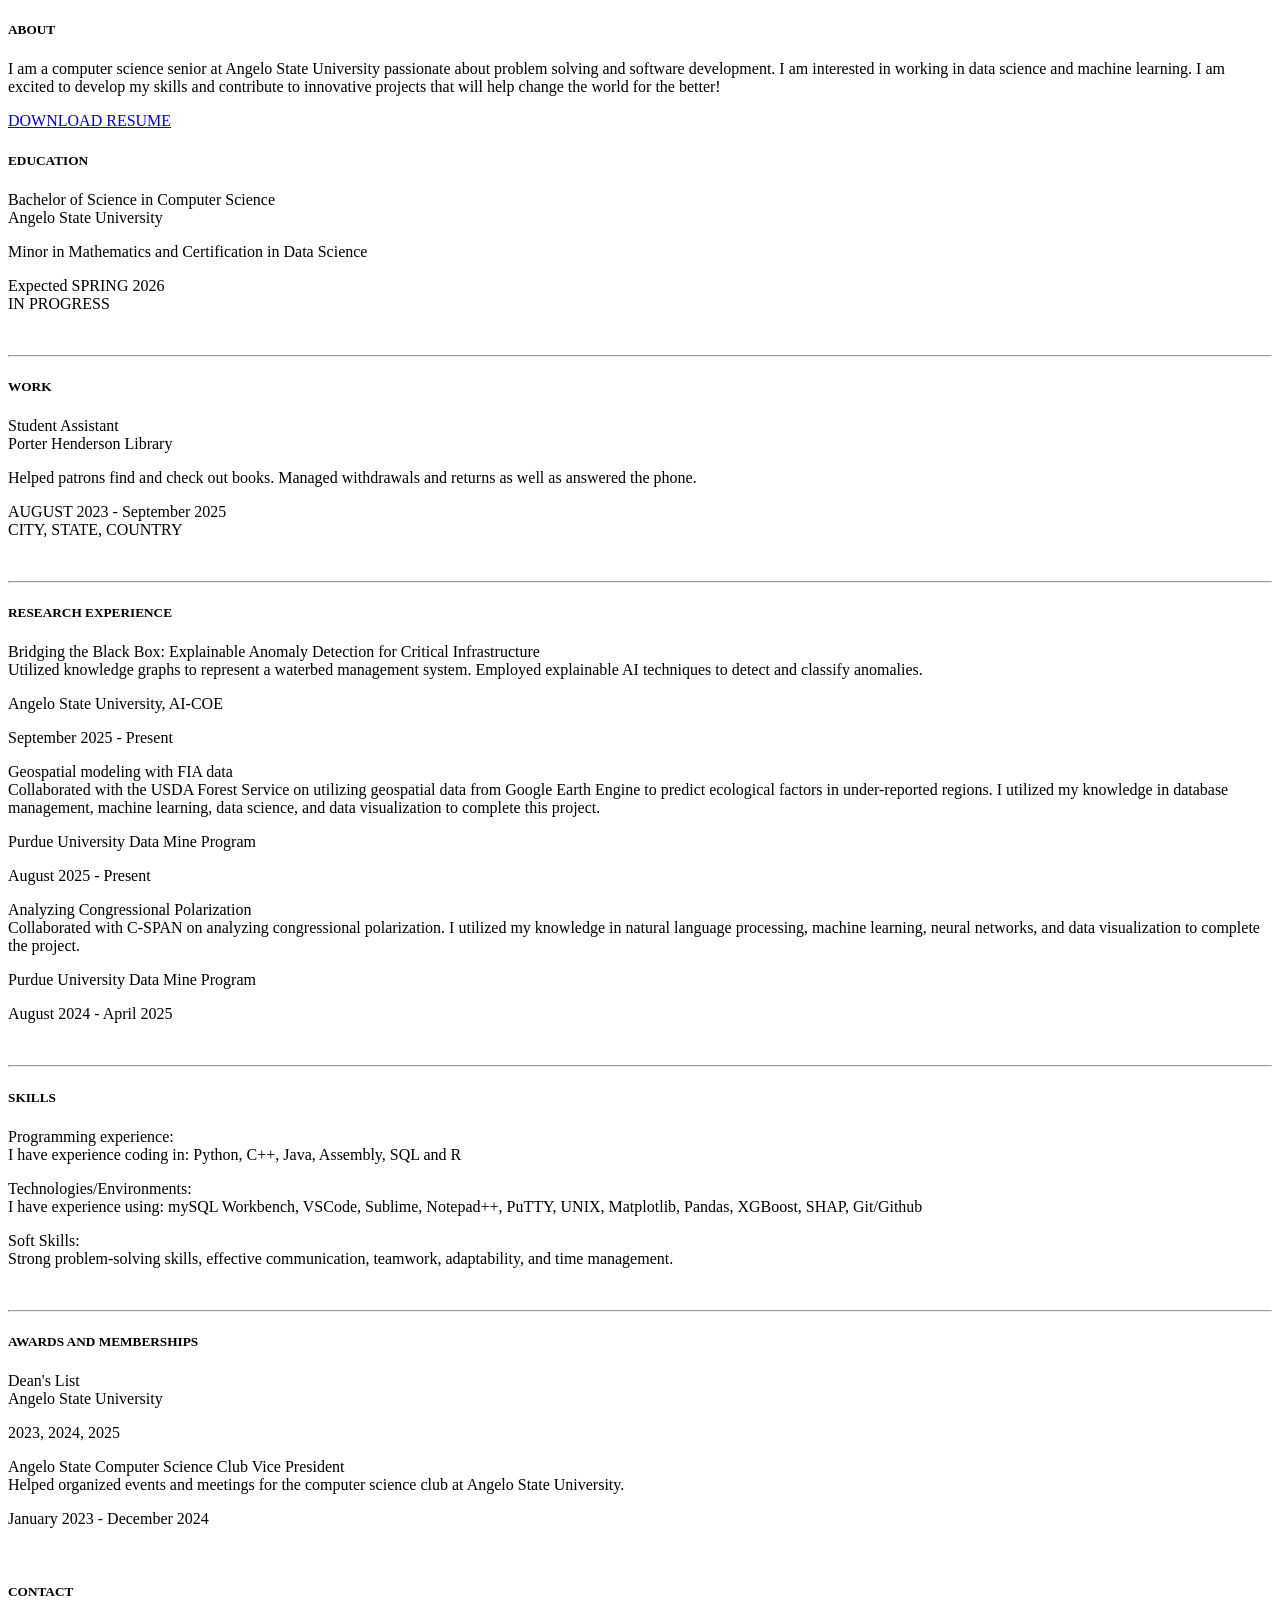
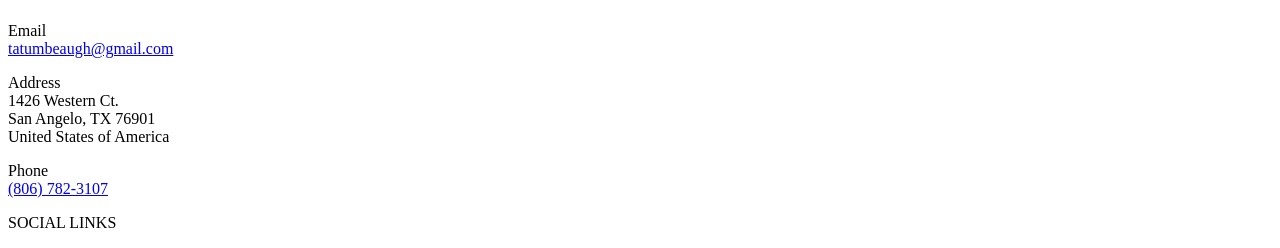
==== index.html @ 26ad36cc "Add files via upload" ====
<!DOCTYPE html>
<html lang="en">
  <head>
    <meta charset="utf-8">
    <meta name="viewport" content="width=device-width, initial-scale=1.0, maximum-scale=1.0, user-scalable=no">	

		<!-- EDIT: title -->
    <title>Tatum Beaugh's Personal Website</title>

    <!-- Bootstrap core CSS -->
    <link href="css/bootstrap.css" rel="stylesheet">
    <link rel="stylesheet" href="css/font-awesome.min.css">

    <!-- Link the main.css stylesheet -->
    <link href="css/main.css" rel="stylesheet">
    
    <!-- OPTIONAL: Google Fonts (don't forget to edit main.css also) -->

    <link href='//fonts.googleapis.com/css?family=Lato:300,400,700,300italic,400italic' rel='stylesheet' type='text/css'>
    <link href='//fonts.googleapis.com/css?family=Raleway:400,300,700' rel='stylesheet' type='text/css'>


    <!-- HTML5 shim and Respond.js IE8 support of HTML5 elements and media queries -->
    <!--[if lt IE 9]>
      <script src="js/html5shiv.js"></script>
      <script src="js/respond.min.js"></script>
    <![endif]-->
  </head>

  <body>
	
	<div id="header" class="header">
		<div class="container">
			<div class="row centered">
				<div class="col-lg-12">
					<!-- EDIT: name -->
					<h1></h1>
					<!-- EDIT: title | email -->
					<h3></a></h3>
				</div><!--/.col-lg-12 -->
			</div><!--/.row -->
		</div><!--/.container -->
	</div><!--/.header -->
	

	<section id="about" name="about"></section>
	<div class="about">
		<div class="container">
			<div class="row">
				
				<div class="col-lg-2 col-lg-offset-1">
					<h5>ABOUT</h5>
				</div>
				<div class="col-lg-6">
					<!-- EDIT: about -->
					<p>I am a computer science senior at Angelo State University passionate about problem solving and software development. I am interested in working in data science and machine learning. I am excited to develop my skills and contribute to innovative projects that will help change the world for the better!</p>
				</div>
				<div class="col-lg-3">
					<!-- EDIT: download link -->
					<p><a href="my-resume.pdf" target="_blank"><i class="icon-file"></i> <sm>DOWNLOAD RESUME</sm></a></p>
				</div>
				
			</div><!--/.row -->
		</div><!--/.container -->
	</div><!--/ #intro -->


	<section id="resume" name="resume"></section>
	<!-- EDUCATION SECTION -->
	<div class="container desc">
		<div class="row">

				<div class="col-lg-2 col-lg-offset-1">
					<h5>EDUCATION</h5>
				</div>
				<!-- EDIT: education line 1 -->
				<div class="col-lg-6">
					<p><t>Bachelor of Science in Computer Science</t><br/>
						Angelo State University
					</p>
					<p><more>Minor in Mathematics and Certification in Data Science</more></p>

				</div>
				<div class="col-lg-3">
					<p><sm>Expected SPRING 2026</sm><br/>
					<imp><sm>IN PROGRESS</sm></imp>
					</p>
				</div>
	
		</div><!--/.row -->
		<br>
		<hr>
	</div><!--/.container -->
	
	<!-- WORK SECTION -->
	<div class="container desc">
		<div class="row">

				<div class="col-lg-2 col-lg-offset-1">
					<h5>WORK</h5>
				</div>
				<!-- EDIT: work line 1 -->
				<div class="col-lg-6">
					<p class="tight"><t>Student Assistant</t><br/>
						Porter Henderson Library <br/>
					</p>
					<p><more>Helped patrons find and check out books. Managed withdrawals and returns as well as answered the phone.</more></p>
				</div>
				<div class="col-lg-3">
					<p><sm>AUGUST 2023 - September 2025 <br />
					CITY, STATE, COUNTRY</sm></p>
				</div>
				
		</div><!--/.row -->
		<br>
		<hr>
	</div><!--/.container -->

	<!-- RESEARCH SECTION -->
	<div class="container desc">
		<div class="row">
				<div class="col-lg-2 col-lg-offset-1">
					<h5>RESEARCH EXPERIENCE</h5>
				</div>

				<!-- EDIT: research line 1-->
				<div class="col-lg-6">
					<p><t>Bridging the Black Box: Explainable Anomaly Detection for Critical Infrastructure</t><br/>
						Utilized knowledge graphs to represent a waterbed management system. Employed explainable AI techniques to detect and classify anomalies.<br/>
					</p>
				</div>
				<div class="col-lg-3">
					<p><sm></sm>Angelo State University, AI-COE</p>
				</div>
				<div class="col-lg-3">
					<p><sm>September 2025 - Present</sm></p>
				</div>
	
				<!-- EDIT: research line 2-->
				<div class="col-lg-6 col-lg-offset-3">
					<p class="tight"><t>Geospatial modeling with FIA data</t><br/>
						Collaborated with the USDA Forest Service on utilizing geospatial data from Google Earth Engine to predict ecological factors in under-reported regions. I utilized my knowledge in database management, machine learning, data science, and data visualization to complete this project.<br/>
					</p>
				</div>
				<div class="col-lg-3">
					<p><sm></sm>Purdue University Data Mine Program</p>
				</div>
				<div class="col-lg-3">
					<p><sm>August 2025 - Present</sm></p>
				</div>

				<!-- EDIT: research line 3-->
				<div class="col-lg-6 col-lg-offset-3">
					<p class="tight"><t>Analyzing Congressional Polarization</t><br/>
						Collaborated with C-SPAN on analyzing congressional polarization. I utilized my knowledge in natural language processing, machine learning, neural networks, and data visualization to complete the project.<br/>
					</p>
				</div>
				<div class="col-lg-3">
					<p><sm></sm>Purdue University Data Mine Program</p>
				</div>
				<div class="col-lg-3">
					<p><sm>August 2024 - April 2025</sm></p>
				</div>
		
		</div><!--/.row -->
		<br>
		<hr>
	</div><!--/.container -->

	<!-- SKILLS -->
	<div class="container desc">
		<div class="row">
				<div class="col-lg-2 col-lg-offset-1">
					<h5>SKILLS</h5>
				</div>

				<!-- EDIT: awards line 1-->
				<div class="col-lg-6">
					<p><t>Programming experience:</t><br/>
						I have experience coding in: Python, C++, Java, Assembly, SQL and R<br/>
					</p>
				</div>
	
				<!-- EDIT: awards line 2-->
				<div class="col-lg-6 col-lg-offset-3">
					<p class="tight"><t>Technologies/Environments:</t><br/>
						I have experience using: mySQL Workbench, VSCode, Sublime, Notepad++, PuTTY, UNIX, Matplotlib, Pandas, XGBoost, SHAP, Git/Github

					</p>
				</div>

				<!-- EDIT: awards line 3-->
				<div class="col-lg-6 col-lg-offset-3">
					<p class="tight"><t>Soft Skills:</t><br/>
						Strong problem-solving skills, effective communication, teamwork, adaptability, and time management.

					</p>
				</div>
		
		</div><!--/.row -->
		<br>
		<hr>
	</div><!--/.container -->

	<!-- AWARDS AND MEMBERSHIPS SECTION -->
	<div class="container desc">
		<div class="row">
				<div class="col-lg-2 col-lg-offset-1">
					<h5>AWARDS AND MEMBERSHIPS</h5>
				</div>

				<!-- EDIT: awards line 1-->
				<div class="col-lg-6">
					<p><t>Dean's List</t><br/>
						Angelo State University<br/>
					</p>
				</div>
				<div class="col-lg-3">
					<p><sm>2023, 2024, 2025</sm></p>
				</div>
	
				<!-- EDIT: awards line 2-->
				<div class="col-lg-6 col-lg-offset-3">
					<p class="tight"><t>Angelo State Computer Science Club Vice President</t><br/>
						Helped organized events and meetings for the computer science club at Angelo State University.<br/>

					</p>
				</div>
				<div class="col-lg-3">
					<p><sm>January 2023 - December 2024</sm></p>
				</div>
		</div><!--/.row -->
		<br>
	</div><!--/.container -->
	

	<section id="contact" name="contact"></section>
	<!--FOOTER DESCRIPTION -->
	<div id="footwrap" class="footer">
		<div class="container">
			<div class="row">
			
				<div class="col-lg-2 col-lg-offset-1">
					<h5>CONTACT</h5>
				</div>
				<!-- EDIT: email -->
				<div class="col-lg-6">
					<p><t>Email</t><br/>
						<a href="mailto:tatumbeaugh@gmail.com" target="_blank" class="mail">tatumbeaugh@gmail.com</a> <br/>
					</p>
					<!-- EDIT: address -->
					<p><t>Address</t><br/>
						1426 Western Ct. <br/>
						San Angelo, TX 76901 <br/>
						United States of America<br/>
					</p>
					<!-- EDIT: phone number -->
					<p><t>Phone</t><br/>
						<a href="tel:8067823107" class="tel">(806) 782-3107</a> <br/>
					</p>
				</div>
				<div class="col-lg-3">
					<p><sm>SOCIAL LINKS</sm></p>
					<p>
						<!-- EDIT: Social Links. Replace # with your URL for each -->
						<a href="https://github.com/tatumbeaugh" target="_blank"><i class="icon-github"></i></a>
						<a href="https://www.linkedin.com/in/tatum-beaugh-a5772a279/" target="_blank"><i class="icon-linkedin"></i></a>
						<!--<a href="#" target="_blank"><i class="icon-github"></i></a>-->
					</p>
				</div>
			</div><!--/.row -->
		</div><!--/.container -->
	</div><!--/ #footer -->
  </body>
</html>
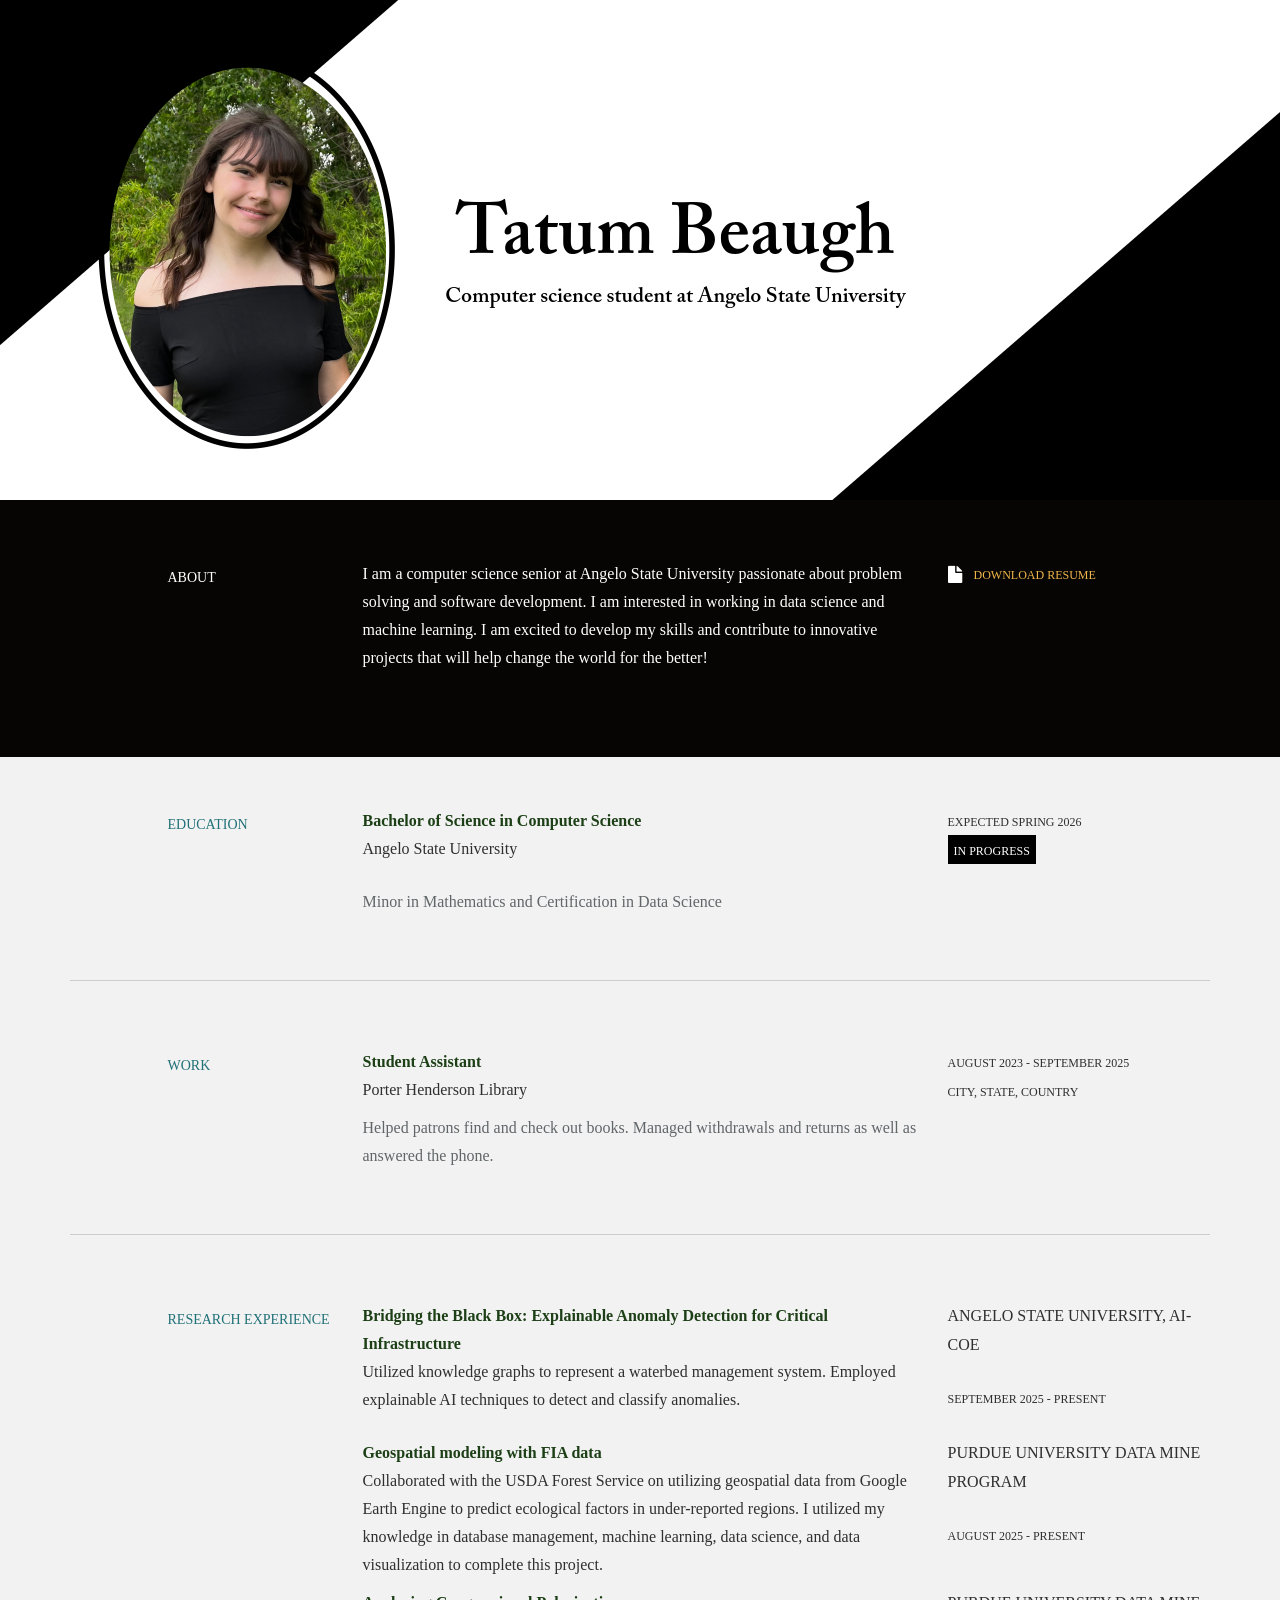
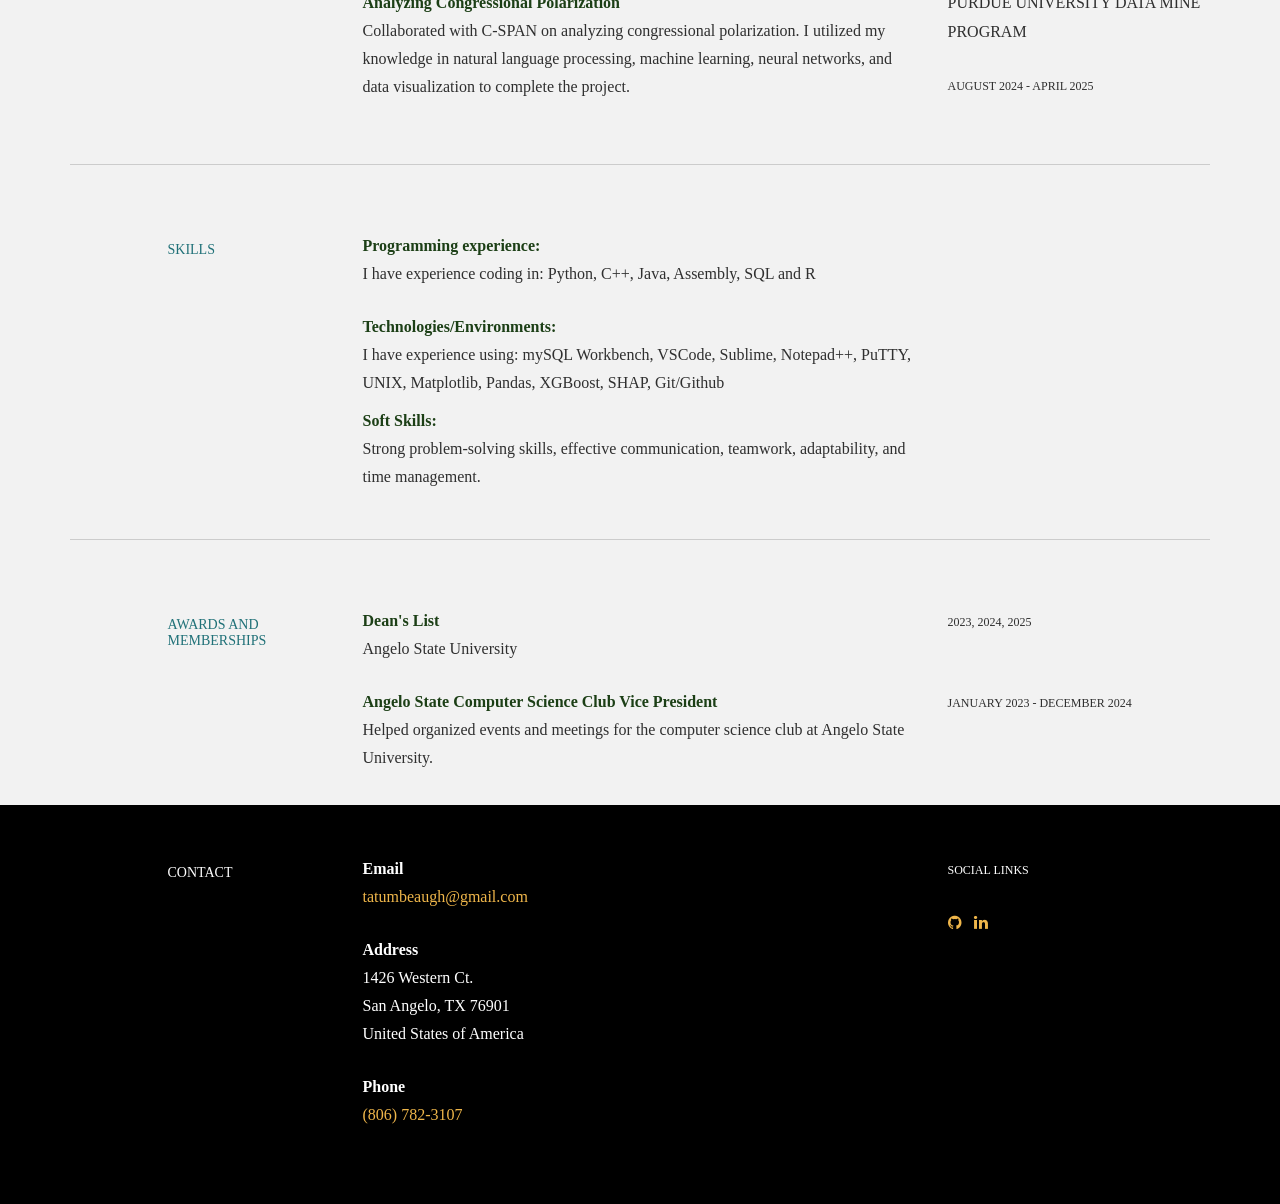
==== commit 43917793: "fixed css link in html" ====
--- a/index.html
+++ b/index.html
@@ -12,7 +12,7 @@
     <link rel="stylesheet" href="css/font-awesome.min.css">
 
     <!-- Link the main.css stylesheet -->
-    <link href="css/main.css" rel="stylesheet">
+    <link href="css/style.css" rel="stylesheet">
     
     <!-- OPTIONAL: Google Fonts (don't forget to edit main.css also) -->
 
--- a/css/style.css
+++ b/css/style.css
@@ -0,0 +1,306 @@
+body {
+  background-color: #f2f2f2;
+  font-family: "Lato"; /* OPTIONAL: Google Fonts - base font */
+  font-weight: 300;
+  font-size: 16px;
+  color: #555;
+
+  -webkit-font-smoothing: antialiased;
+  -webkit-overflow-scrolling: touch;
+}
+
+/* Titles */
+h1, h2, h3, h4, h5, h6 {
+  font-family: "Raleway"; /* OPTIONAL: Google Fonts - title font */
+  font-weight: 300;
+  color: #207178;
+}
+
+/* Paragraph & Typographic */
+p {
+  line-height: 28px;
+  margin-bottom: 25px;
+}
+
+.centered {
+    text-align: center;
+}
+
+/* Links */
+a {
+  color: #efb64a;
+  word-wrap: break-word;
+
+  -webkit-transition: color 0.1s ease-in, background 0.1s ease-in;
+  -moz-transition: color 0.1s ease-in, background 0.1s ease-in;
+  -ms-transition: color 0.1s ease-in, background 0.1s ease-in;
+  -o-transition: color 0.1s ease-in, background 0.1s ease-in;
+  transition: color 0.1s ease-in, background 0.1s ease-in;
+}
+
+a:hover,
+a:focus {
+  color: #7b7b7b;
+  text-decoration: none;
+  outline: 0;
+}
+
+a:before,
+a:after {
+  -webkit-transition: color 0.1s ease-in, background 0.1s ease-in;
+  -moz-transition: color 0.1s ease-in, background 0.1s ease-in;
+  -ms-transition: color 0.1s ease-in, background 0.1s ease-in;
+  -o-transition: color 0.1s ease-in, background 0.1s ease-in;
+  transition: color 0.1s ease-in, background 0.1s ease-in;
+}
+
+ hr {
+  display: block;
+  height: 1px;
+  border: 0;
+  border-top: 1px solid #ccc;
+  margin: 1em 0;
+  padding: 0;
+}
+
+/*---------------------------------------------------
+  SECTION WRAPS
+---------------------------------------------------*/
+
+/* Header Wrap */
+.header {
+  background: #694A38;
+  background: url(../images/header-bg-final.png) no-repeat center top;
+  padding-top:140px;
+  text-align:center;
+  background-attachment: relative;
+  background-position: center center;
+  min-height: 500px;
+  width: 100%;
+  
+  -webkit-background-size: 100%;
+  -moz-background-size: 100%;
+  -o-background-size: 100%;
+  background-size: 100%;
+
+  -webkit-background-size: cover;
+  -moz-background-size: cover;
+  -o-background-size: cover;
+  background-size: cover;
+}
+
+.header h1 {
+  font-size: 80px;
+  color: white;
+  /*background: rgba(0,0,0,0.2);*/
+}
+
+.header h3 {
+  font-size: 20px;
+  color: white;
+}
+
+.header h3 a {
+  color: #fff;
+}
+
+/* About Wrap */
+.about {
+  background: #070503;
+  padding-top: 60px;
+  padding-bottom: 60px;
+  color: white;
+} 
+
+.about h5, p {
+  color: white;
+}
+
+.about i {
+  color: white;
+  font-size: 20px;
+  padding-right: 8px;
+  vertical-align: middle;
+}
+
+.footer {
+  background: #000000;
+  padding-top: 50px;
+  padding-bottom: 50px;
+}
+
+.footer p {
+  color: white;
+}
+
+.footer h5 {
+  color: white;
+}
+
+.footer t {
+  font-weight: 700;
+}
+
+/* social icons: */
+.footer i {
+  padding-right: 8px;
+  /*color: #1abc9c;*/
+}
+
+/* Global Values */
+
+.desc {
+  padding-top: 50px;
+}
+
+.desc p {
+  color: #2f2f2f;
+}
+
+.desc t {
+  color: #1c3f16;
+  font-weight: 700;
+}
+
+.desc imp {
+  padding: 6px;
+  color: white;
+  background: #000000;
+}
+
+.desc more {
+  color: #616669;
+}
+
+
+sm {
+  font-size: 12px;
+}
+
+.desc .col-lg-3 {
+  text-transform: uppercase;
+}
+
+.container .row p.tight {
+  margin-bottom: 10px;
+}
+
+/* define some CSS3 animations: */
+body {
+  /* Addresses a small issue in webkit: http://bit.ly/NEdoDq */
+  -webkit-backface-visibility: hidden;
+}
+
+.animated {
+  -webkit-animation-duration: 1s;
+  -moz-animation-duration: 1s;
+  -o-animation-duration: 1s;
+  animation-duration: 1s;
+  -webkit-animation-fill-mode: both;
+  -moz-animation-fill-mode: both;
+  -o-animation-fill-mode: both;
+  animation-fill-mode: both;
+}
+
+@-webkit-keyframes fadeIn {
+  0% {
+    opacity: 0; 
+  }
+
+  100% {
+    opacity: 1; 
+  }
+}
+
+@-moz-keyframes fadeIn {
+  0% {
+    opacity: 0;
+  }
+
+  100% {
+    opacity: 1;
+  }
+}
+
+@-o-keyframes fadeIn {
+  0% {
+    opacity: 0;
+  }
+
+  100% {
+    opacity: 1;
+  }
+}
+
+@keyframes fadeIn {
+  0% {
+    opacity: 0;
+  }
+
+  100% {
+    opacity: 1;
+  } 
+}
+
+.fadeIn {
+  -webkit-animation-name: fadeIn;
+  -moz-animation-name: fadeIn;
+  -o-animation-name: fadeIn;
+  animation-name: fadeIn;
+}
+
+/* 1 */
+@-webkit-keyframes fadeInUp {
+  0% {
+    opacity: 0;
+    -webkit-transform: translateY(20px);
+  }
+
+  100% {
+    opacity: 1;
+    -webkit-transform: translateY(0);
+  }
+}
+
+@-moz-keyframes fadeInUp {
+  0% {
+    opacity: 0;
+    -moz-transform: translateY(20px);
+  }
+
+  100% {
+    opacity: 1;
+    -moz-transform: translateY(0);
+  }
+}
+
+@-o-keyframes fadeInUp {
+  0% {
+    opacity: 0;
+    -o-transform: translateY(20px);
+  }
+
+  100% {
+    opacity: 1;
+    -o-transform: translateY(0);
+  }
+}
+
+@keyframes fadeInUp {
+  0% {
+    opacity: 0;
+    transform: translateY(20px);
+  }
+
+  100% {
+    opacity: 1;
+    transform: translateY(0);
+  }
+}
+
+.fadeInUp {
+  -webkit-animation-name: fadeInUp;
+  -moz-animation-name: fadeInUp;
+  -o-animation-name: fadeInUp;
+  animation-name: fadeInUp;
+  }
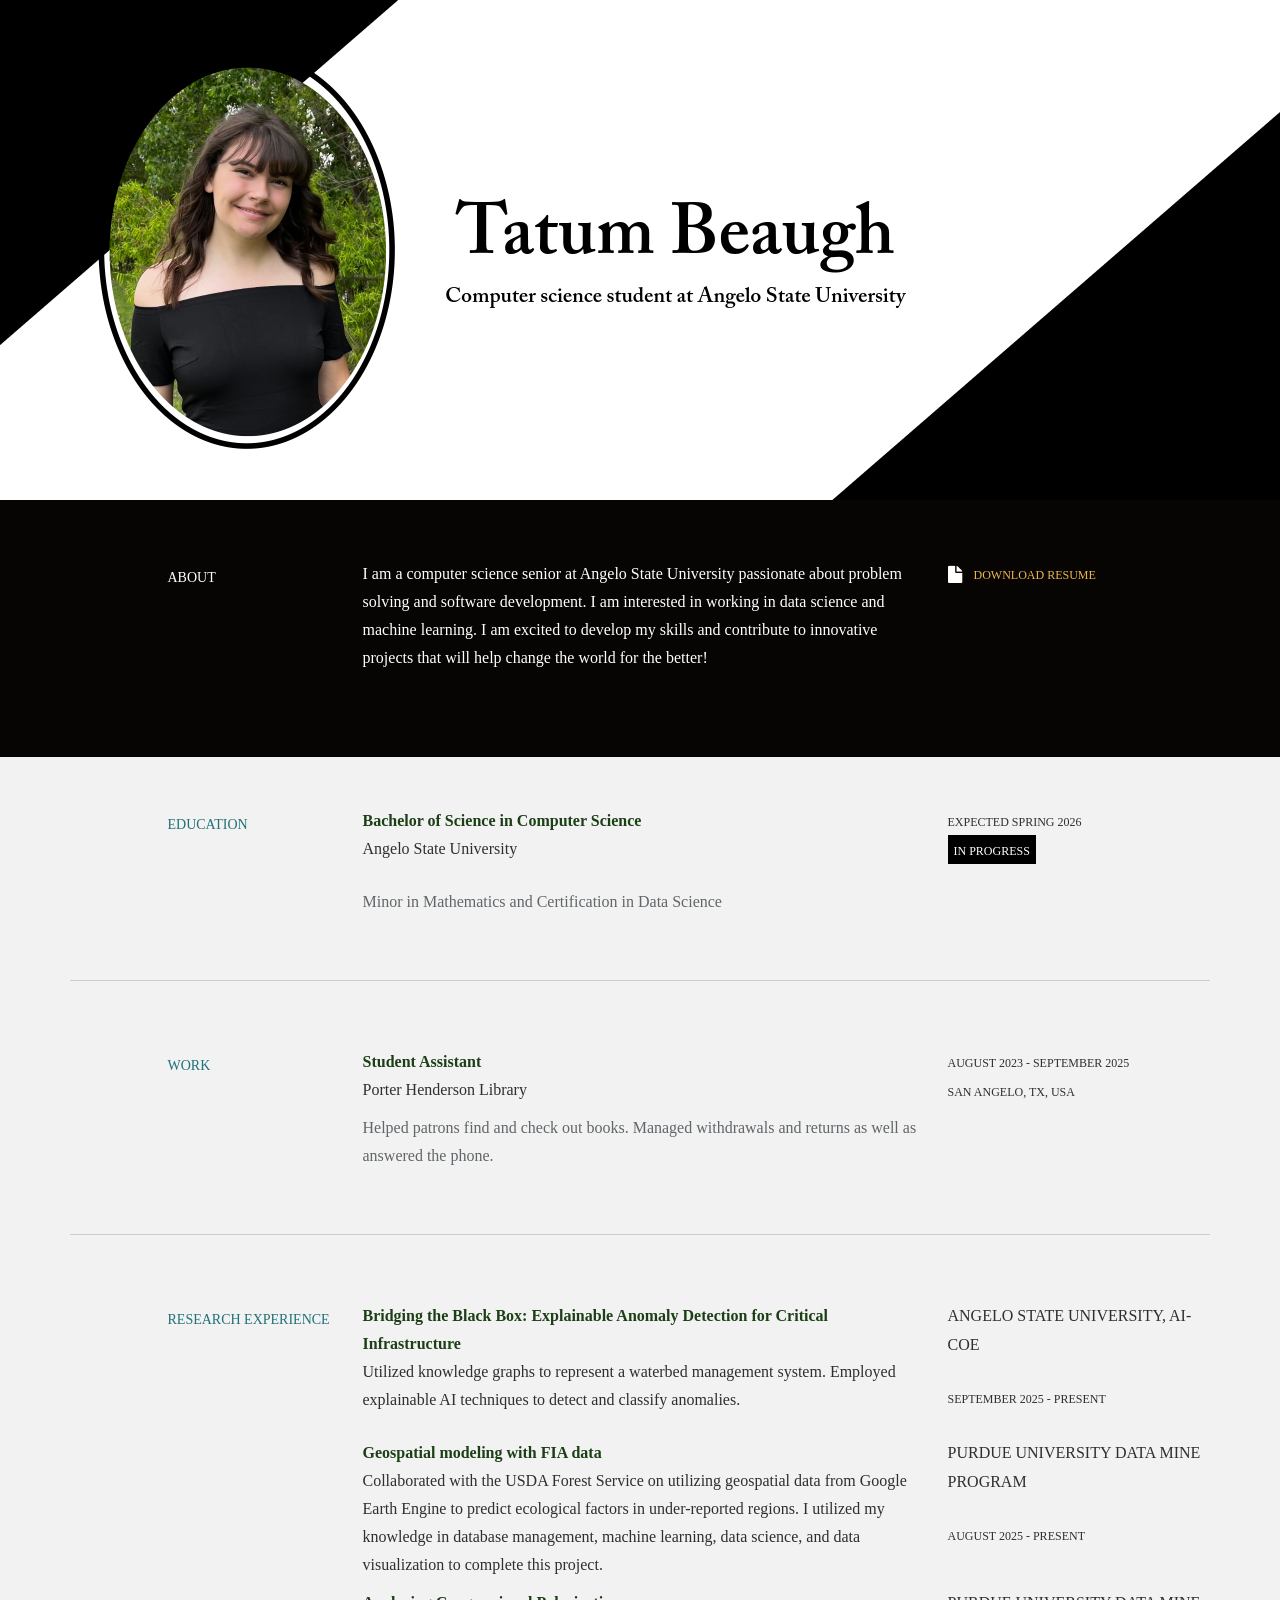
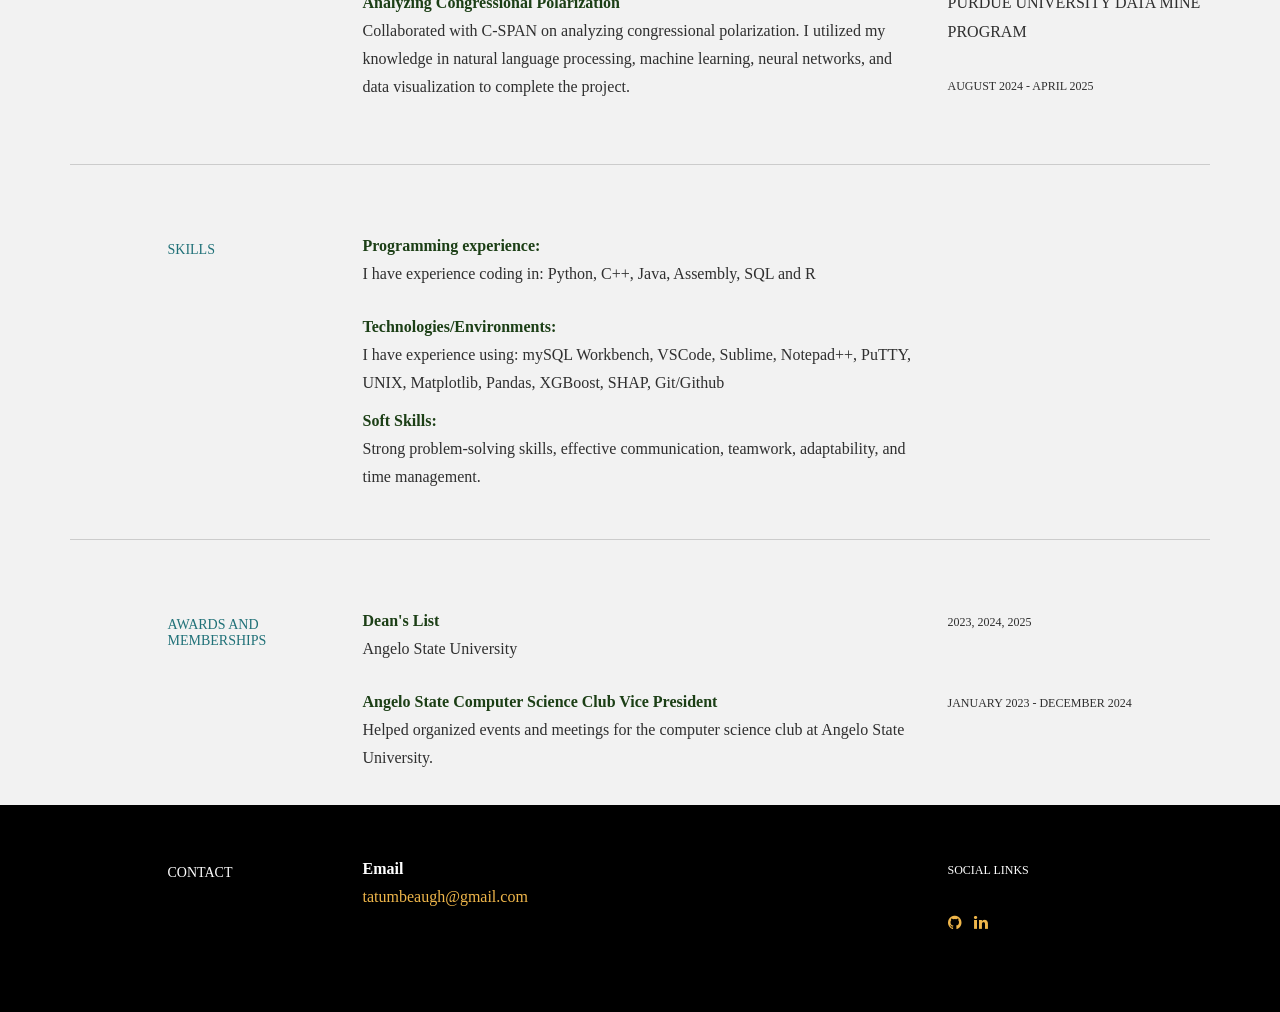
==== commit 0dec8003: "fixed work section deleted address" ====
--- a/index.html
+++ b/index.html
@@ -8,13 +8,13 @@
     <title>Tatum Beaugh's Personal Website</title>
 
     <!-- Bootstrap core CSS -->
-    <link href="css/bootstrap.css" rel="stylesheet">
-    <link rel="stylesheet" href="css/font-awesome.min.css">
-
-    <!-- Link the main.css stylesheet -->
-    <link href="css/style.css" rel="stylesheet">
+    <link href="bootstrap.css" rel="stylesheet">
+    <link rel="stylesheet" href="font-awesome.min.css">
+
+    <!-- Link the style.css stylesheet -->
+    <link href="style.css" rel="stylesheet">
     
-    <!-- OPTIONAL: Google Fonts (don't forget to edit main.css also) -->
+    <!-- OPTIONAL: Google Fonts (don't forget to edit style.css also) -->
 
     <link href='//fonts.googleapis.com/css?family=Lato:300,400,700,300italic,400italic' rel='stylesheet' type='text/css'>
     <link href='//fonts.googleapis.com/css?family=Raleway:400,300,700' rel='stylesheet' type='text/css'>
@@ -108,7 +108,7 @@
 				</div>
 				<div class="col-lg-3">
 					<p><sm>AUGUST 2023 - September 2025 <br />
-					CITY, STATE, COUNTRY</sm></p>
+					San Angelo, TX, USA</sm></p>
 				</div>
 				
 		</div><!--/.row -->
@@ -248,16 +248,6 @@
 					<p><t>Email</t><br/>
 						<a href="mailto:tatumbeaugh@gmail.com" target="_blank" class="mail">tatumbeaugh@gmail.com</a> <br/>
 					</p>
-					<!-- EDIT: address -->
-					<p><t>Address</t><br/>
-						1426 Western Ct. <br/>
-						San Angelo, TX 76901 <br/>
-						United States of America<br/>
-					</p>
-					<!-- EDIT: phone number -->
-					<p><t>Phone</t><br/>
-						<a href="tel:8067823107" class="tel">(806) 782-3107</a> <br/>
-					</p>
 				</div>
 				<div class="col-lg-3">
 					<p><sm>SOCIAL LINKS</sm></p>
--- a/style.css
+++ b/style.css
@@ -0,0 +1,306 @@
+body {
+  background-color: #f2f2f2;
+  font-family: "Lato"; /* OPTIONAL: Google Fonts - base font */
+  font-weight: 300;
+  font-size: 16px;
+  color: #555;
+
+  -webkit-font-smoothing: antialiased;
+  -webkit-overflow-scrolling: touch;
+}
+
+/* Titles */
+h1, h2, h3, h4, h5, h6 {
+  font-family: "Raleway"; /* OPTIONAL: Google Fonts - title font */
+  font-weight: 300;
+  color: #207178;
+}
+
+/* Paragraph & Typographic */
+p {
+  line-height: 28px;
+  margin-bottom: 25px;
+}
+
+.centered {
+    text-align: center;
+}
+
+/* Links */
+a {
+  color: #efb64a;
+  word-wrap: break-word;
+
+  -webkit-transition: color 0.1s ease-in, background 0.1s ease-in;
+  -moz-transition: color 0.1s ease-in, background 0.1s ease-in;
+  -ms-transition: color 0.1s ease-in, background 0.1s ease-in;
+  -o-transition: color 0.1s ease-in, background 0.1s ease-in;
+  transition: color 0.1s ease-in, background 0.1s ease-in;
+}
+
+a:hover,
+a:focus {
+  color: #7b7b7b;
+  text-decoration: none;
+  outline: 0;
+}
+
+a:before,
+a:after {
+  -webkit-transition: color 0.1s ease-in, background 0.1s ease-in;
+  -moz-transition: color 0.1s ease-in, background 0.1s ease-in;
+  -ms-transition: color 0.1s ease-in, background 0.1s ease-in;
+  -o-transition: color 0.1s ease-in, background 0.1s ease-in;
+  transition: color 0.1s ease-in, background 0.1s ease-in;
+}
+
+ hr {
+  display: block;
+  height: 1px;
+  border: 0;
+  border-top: 1px solid #ccc;
+  margin: 1em 0;
+  padding: 0;
+}
+
+/*---------------------------------------------------
+  SECTION WRAPS
+---------------------------------------------------*/
+
+/* Header Wrap */
+.header {
+  background: #694A38;
+  background: url(images/header-bg-final.png) no-repeat center top;
+  padding-top:140px;
+  text-align:center;
+  background-attachment: relative;
+  background-position: center center;
+  min-height: 500px;
+  width: 100%;
+  
+  -webkit-background-size: 100%;
+  -moz-background-size: 100%;
+  -o-background-size: 100%;
+  background-size: 100%;
+
+  -webkit-background-size: cover;
+  -moz-background-size: cover;
+  -o-background-size: cover;
+  background-size: cover;
+}
+
+.header h1 {
+  font-size: 80px;
+  color: white;
+  /*background: rgba(0,0,0,0.2);*/
+}
+
+.header h3 {
+  font-size: 20px;
+  color: white;
+}
+
+.header h3 a {
+  color: #fff;
+}
+
+/* About Wrap */
+.about {
+  background: #070503;
+  padding-top: 60px;
+  padding-bottom: 60px;
+  color: white;
+} 
+
+.about h5, p {
+  color: white;
+}
+
+.about i {
+  color: white;
+  font-size: 20px;
+  padding-right: 8px;
+  vertical-align: middle;
+}
+
+.footer {
+  background: #000000;
+  padding-top: 50px;
+  padding-bottom: 50px;
+}
+
+.footer p {
+  color: white;
+}
+
+.footer h5 {
+  color: white;
+}
+
+.footer t {
+  font-weight: 700;
+}
+
+/* social icons: */
+.footer i {
+  padding-right: 8px;
+  /*color: #1abc9c;*/
+}
+
+/* Global Values */
+
+.desc {
+  padding-top: 50px;
+}
+
+.desc p {
+  color: #2f2f2f;
+}
+
+.desc t {
+  color: #1c3f16;
+  font-weight: 700;
+}
+
+.desc imp {
+  padding: 6px;
+  color: white;
+  background: #000000;
+}
+
+.desc more {
+  color: #616669;
+}
+
+
+sm {
+  font-size: 12px;
+}
+
+.desc .col-lg-3 {
+  text-transform: uppercase;
+}
+
+.container .row p.tight {
+  margin-bottom: 10px;
+}
+
+/* define some CSS3 animations: */
+body {
+  /* Addresses a small issue in webkit: http://bit.ly/NEdoDq */
+  -webkit-backface-visibility: hidden;
+}
+
+.animated {
+  -webkit-animation-duration: 1s;
+  -moz-animation-duration: 1s;
+  -o-animation-duration: 1s;
+  animation-duration: 1s;
+  -webkit-animation-fill-mode: both;
+  -moz-animation-fill-mode: both;
+  -o-animation-fill-mode: both;
+  animation-fill-mode: both;
+}
+
+@-webkit-keyframes fadeIn {
+  0% {
+    opacity: 0; 
+  }
+
+  100% {
+    opacity: 1; 
+  }
+}
+
+@-moz-keyframes fadeIn {
+  0% {
+    opacity: 0;
+  }
+
+  100% {
+    opacity: 1;
+  }
+}
+
+@-o-keyframes fadeIn {
+  0% {
+    opacity: 0;
+  }
+
+  100% {
+    opacity: 1;
+  }
+}
+
+@keyframes fadeIn {
+  0% {
+    opacity: 0;
+  }
+
+  100% {
+    opacity: 1;
+  } 
+}
+
+.fadeIn {
+  -webkit-animation-name: fadeIn;
+  -moz-animation-name: fadeIn;
+  -o-animation-name: fadeIn;
+  animation-name: fadeIn;
+}
+
+/* 1 */
+@-webkit-keyframes fadeInUp {
+  0% {
+    opacity: 0;
+    -webkit-transform: translateY(20px);
+  }
+
+  100% {
+    opacity: 1;
+    -webkit-transform: translateY(0);
+  }
+}
+
+@-moz-keyframes fadeInUp {
+  0% {
+    opacity: 0;
+    -moz-transform: translateY(20px);
+  }
+
+  100% {
+    opacity: 1;
+    -moz-transform: translateY(0);
+  }
+}
+
+@-o-keyframes fadeInUp {
+  0% {
+    opacity: 0;
+    -o-transform: translateY(20px);
+  }
+
+  100% {
+    opacity: 1;
+    -o-transform: translateY(0);
+  }
+}
+
+@keyframes fadeInUp {
+  0% {
+    opacity: 0;
+    transform: translateY(20px);
+  }
+
+  100% {
+    opacity: 1;
+    transform: translateY(0);
+  }
+}
+
+.fadeInUp {
+  -webkit-animation-name: fadeInUp;
+  -moz-animation-name: fadeInUp;
+  -o-animation-name: fadeInUp;
+  animation-name: fadeInUp;
+  }
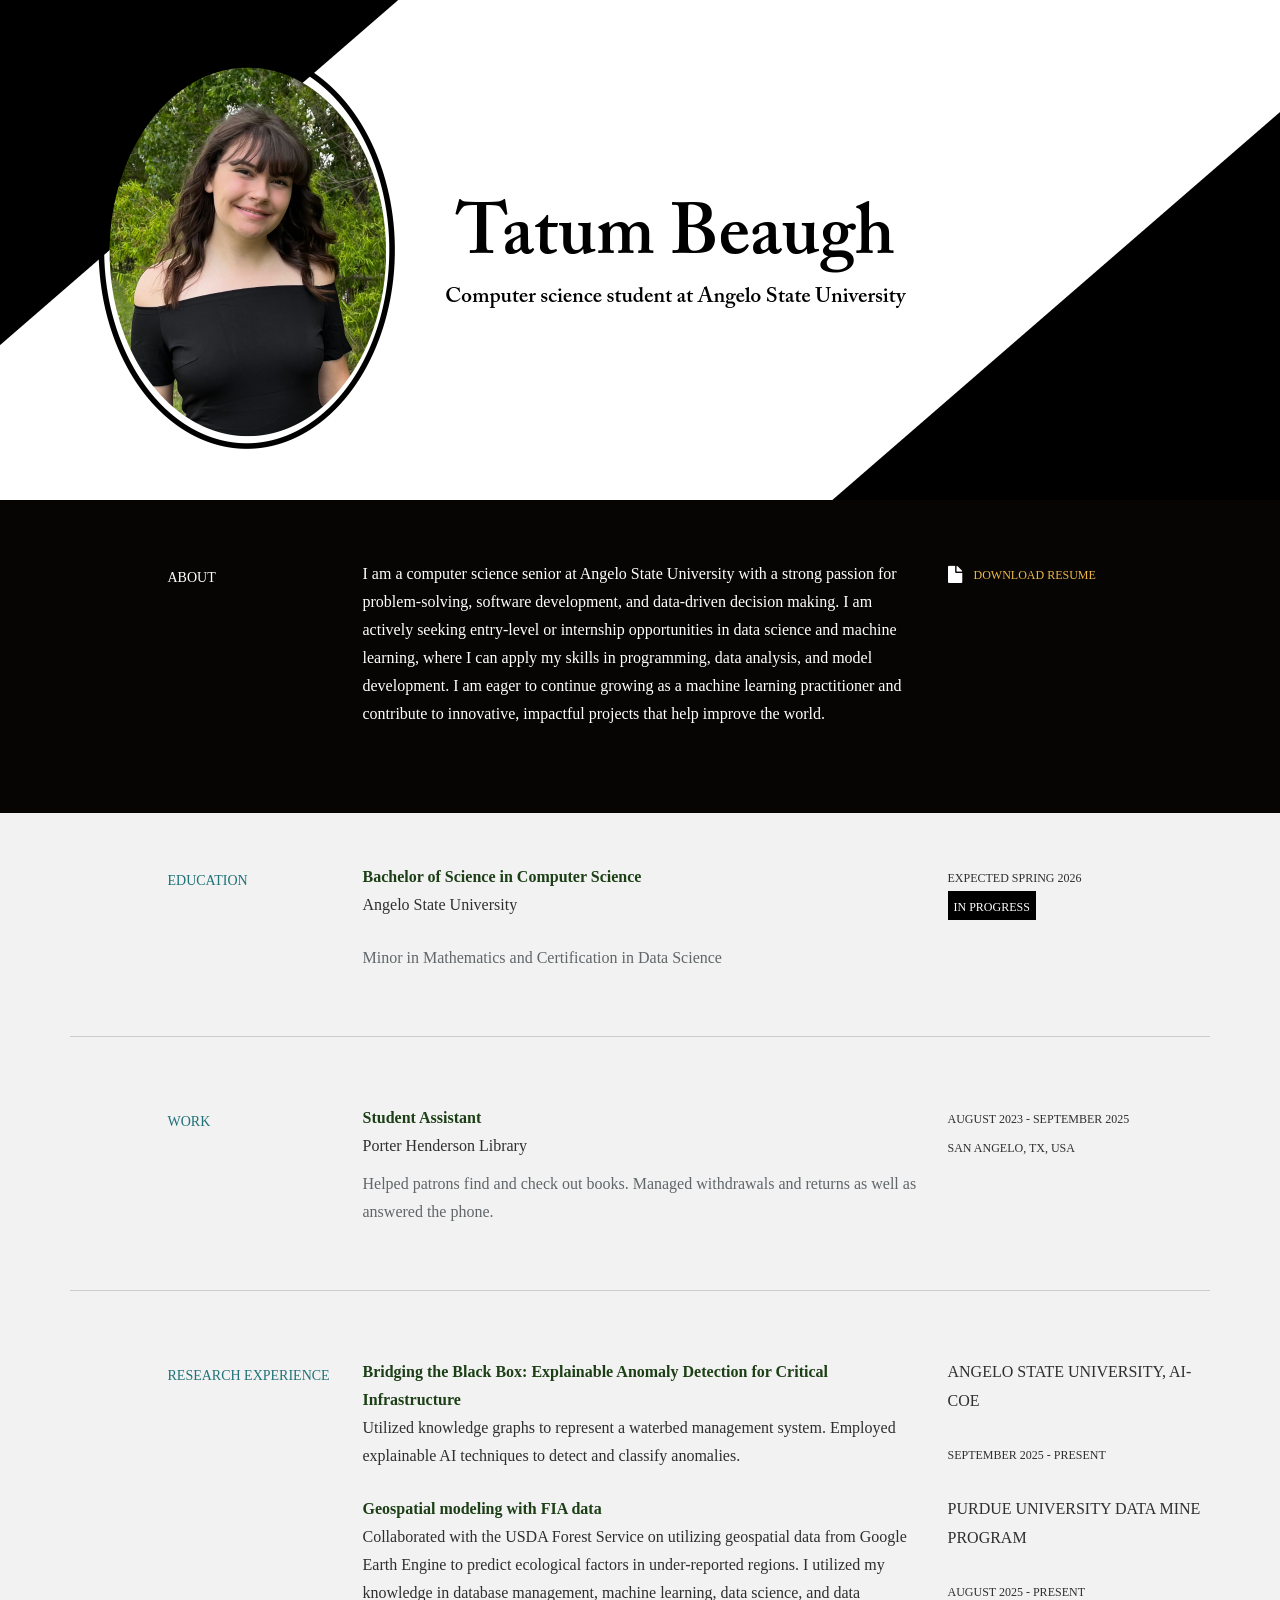
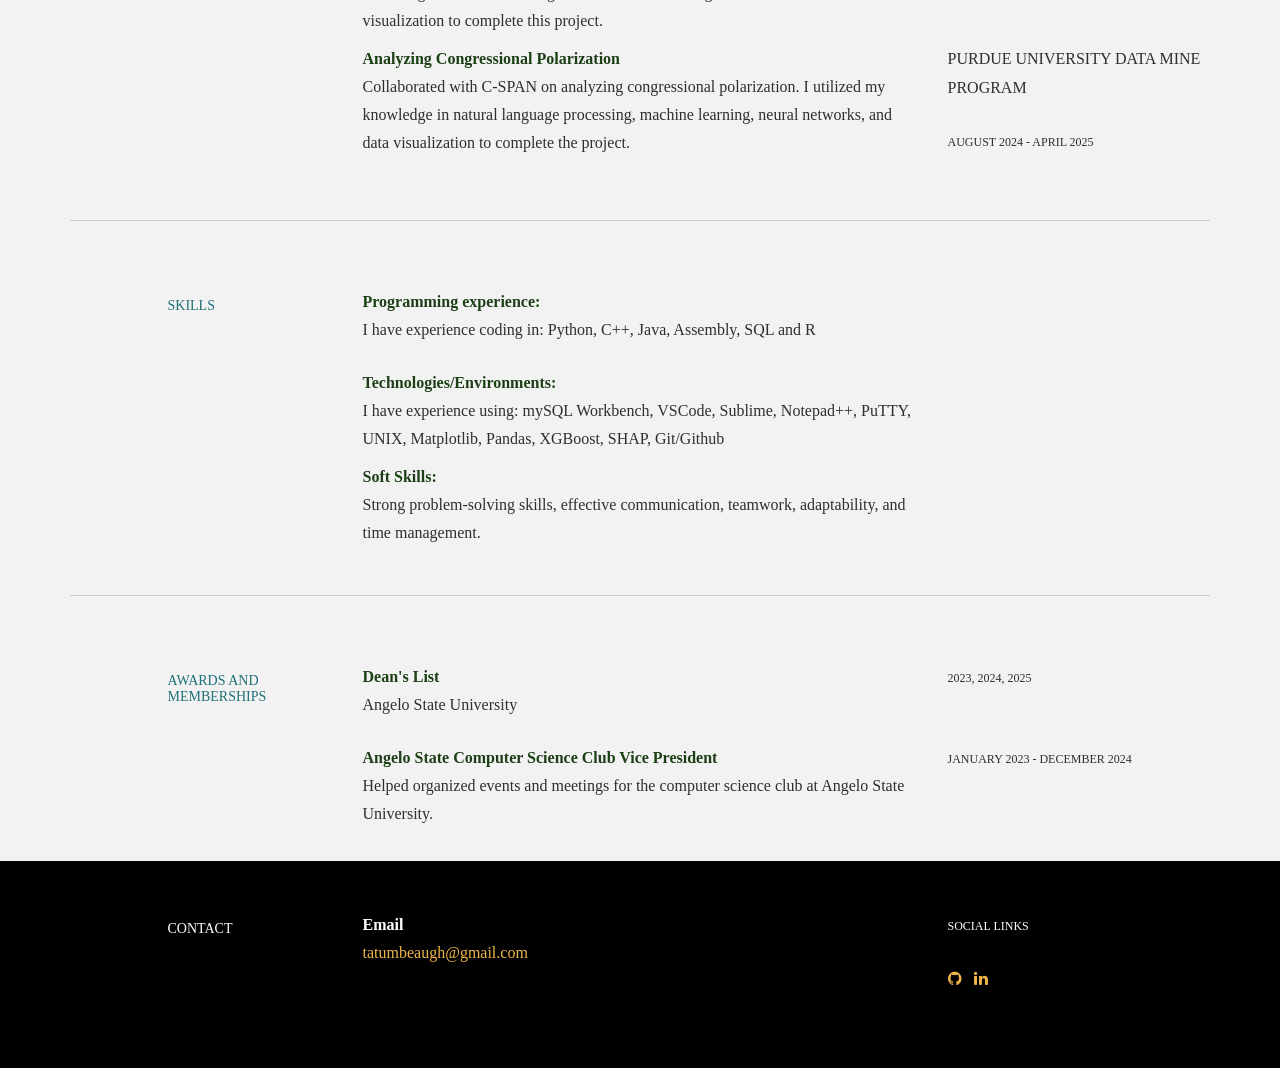
==== commit d200ca9e: "polished and added career objectives" ====
--- a/index.html
+++ b/index.html
@@ -53,7 +53,7 @@
 				</div>
 				<div class="col-lg-6">
 					<!-- EDIT: about -->
-					<p>I am a computer science senior at Angelo State University passionate about problem solving and software development. I am interested in working in data science and machine learning. I am excited to develop my skills and contribute to innovative projects that will help change the world for the better!</p>
+					<p>I am a computer science senior at Angelo State University with a strong passion for problem-solving, software development, and data-driven decision making. I am actively seeking entry-level or internship opportunities in data science and machine learning, where I can apply my skills in programming, data analysis, and model development. I am eager to continue growing as a machine learning practitioner and contribute to innovative, impactful projects that help improve the world.</p>
 				</div>
 				<div class="col-lg-3">
 					<!-- EDIT: download link -->
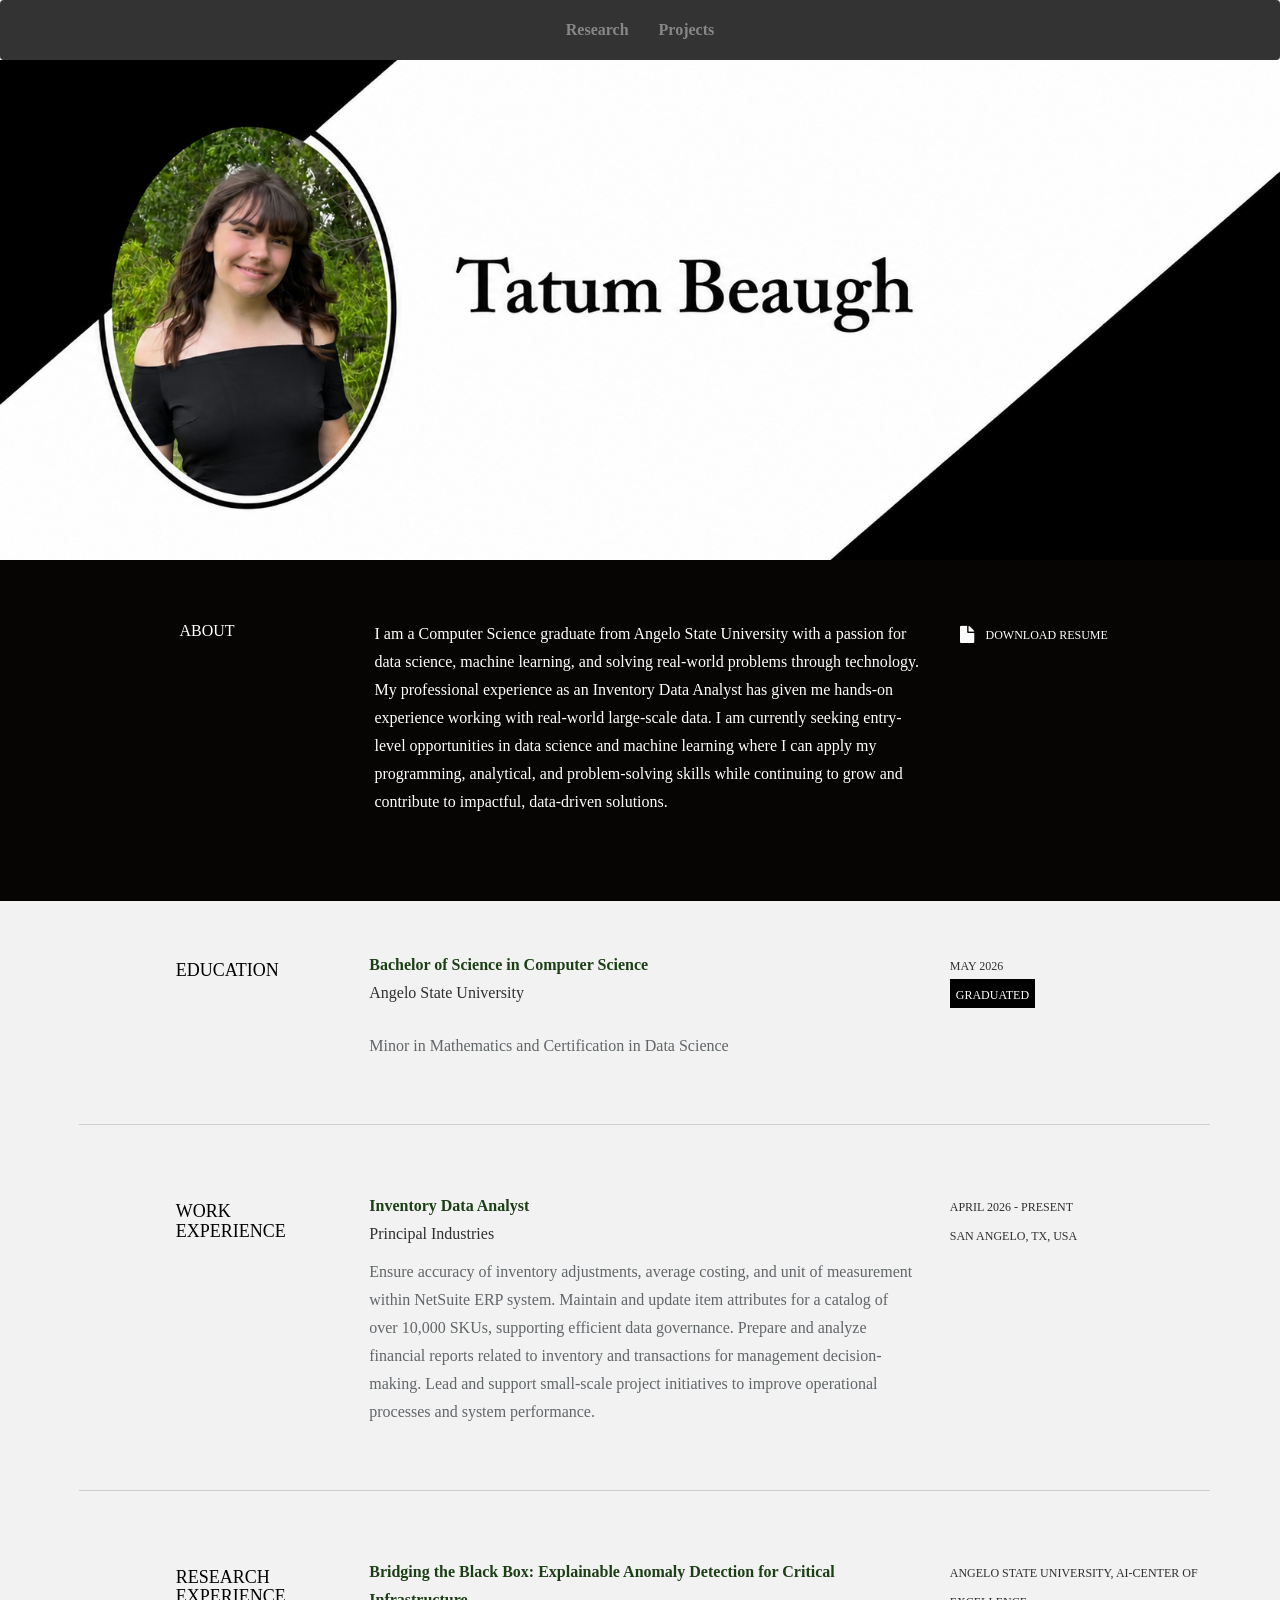
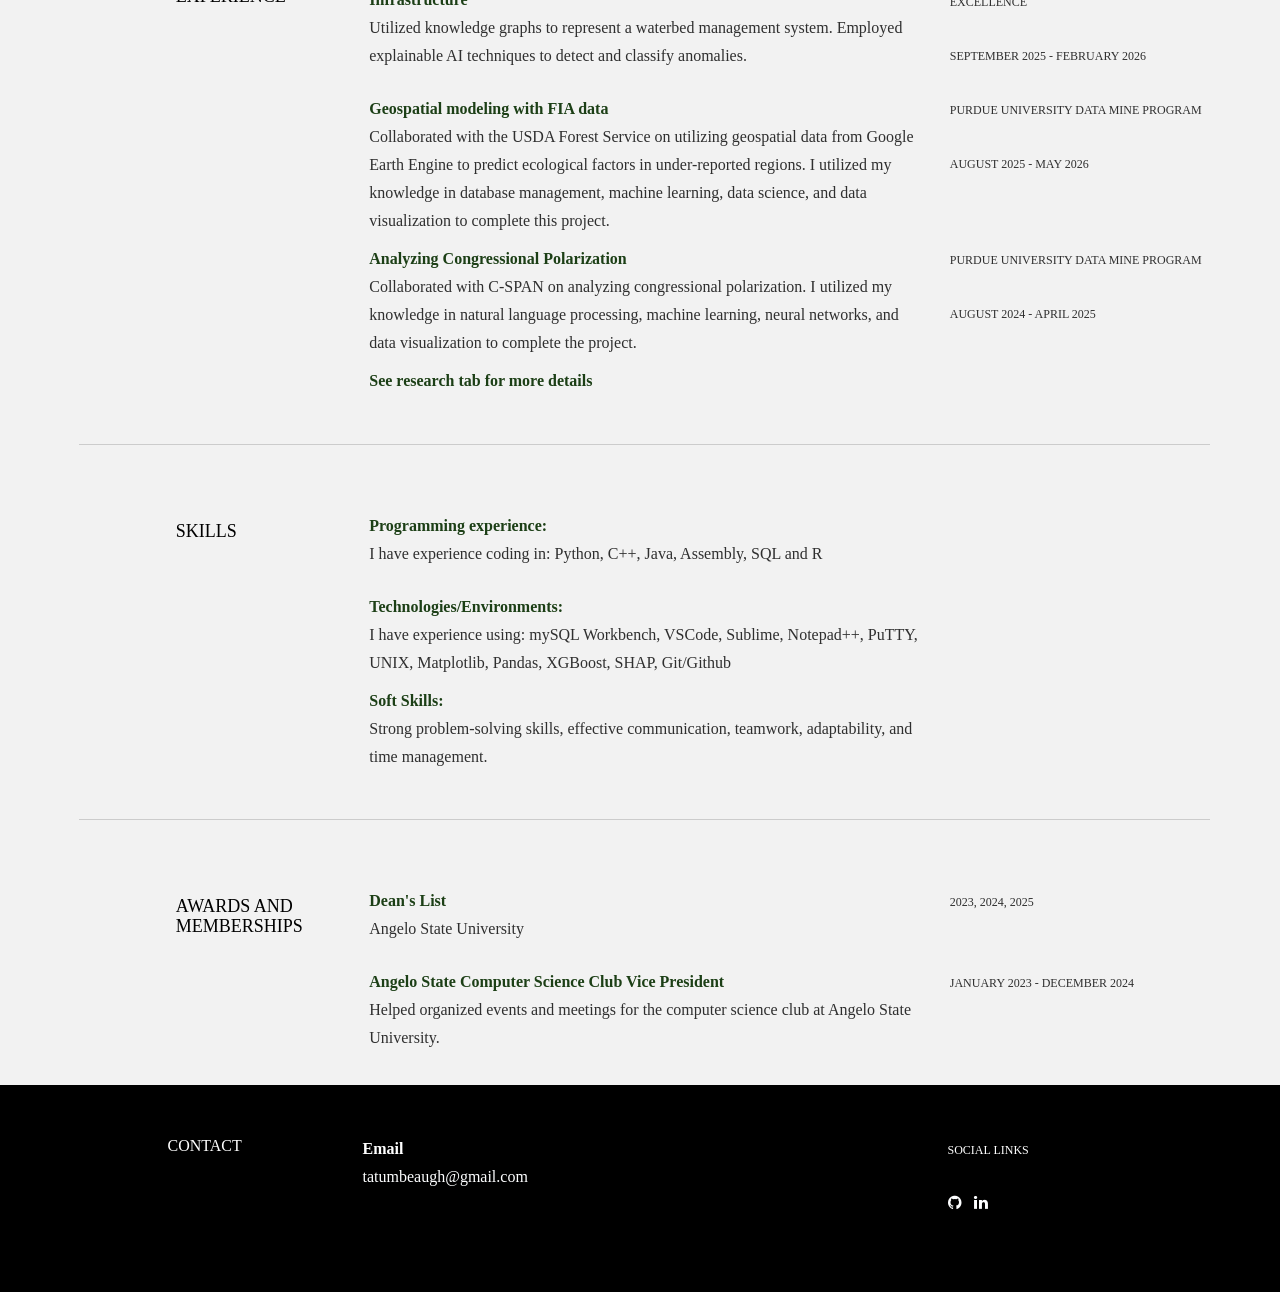
==== commit 46ebe3bd: "Adding Research tab" ====
--- a/index.html
+++ b/index.html
@@ -29,6 +29,17 @@
 
   <body>
 	
+			
+    <!-- NAVIGATION MENU -->
+    <nav class="navbar">
+        <div class="container">
+            <ul class="nav-links">
+                <li><a href="research.html">Research</a></li>
+                <li><a href="projects.html">Projects</a></li>
+            </ul>
+        </div>
+    </nav>
+
 	<div id="header" class="header">
 		<div class="container">
 			<div class="row centered">
@@ -49,11 +60,11 @@
 			<div class="row">
 				
 				<div class="col-lg-2 col-lg-offset-1">
-					<h5>ABOUT</h5>
+					<about>ABOUT</about>
 				</div>
 				<div class="col-lg-6">
 					<!-- EDIT: about -->
-					<p>I am a computer science senior at Angelo State University with a strong passion for problem-solving, software development, and data-driven decision making. I am actively seeking entry-level or internship opportunities in data science and machine learning, where I can apply my skills in programming, data analysis, and model development. I am eager to continue growing as a machine learning practitioner and contribute to innovative, impactful projects that help improve the world.</p>
+					<p>I am a Computer Science graduate from Angelo State University with a passion for data science, machine learning, and solving real-world problems through technology. My professional experience as an Inventory Data Analyst has given me hands-on experience working with real-world large-scale data. I am currently seeking entry-level opportunities in data science and machine learning where I can apply my programming, analytical, and problem-solving skills while continuing to grow and contribute to impactful, data-driven solutions.</p>
 				</div>
 				<div class="col-lg-3">
 					<!-- EDIT: download link -->
@@ -71,7 +82,7 @@
 		<div class="row">
 
 				<div class="col-lg-2 col-lg-offset-1">
-					<h5>EDUCATION</h5>
+					<h4>EDUCATION</h4>
 				</div>
 				<!-- EDIT: education line 1 -->
 				<div class="col-lg-6">
@@ -82,8 +93,8 @@
 
 				</div>
 				<div class="col-lg-3">
-					<p><sm>Expected SPRING 2026</sm><br/>
-					<imp><sm>IN PROGRESS</sm></imp>
+					<p><sm>May 2026</sm><br/>
+					<imp><sm>GRADUATED</sm></imp>
 					</p>
 				</div>
 	
@@ -97,17 +108,17 @@
 		<div class="row">
 
 				<div class="col-lg-2 col-lg-offset-1">
-					<h5>WORK</h5>
+					<h4>WORK EXPERIENCE</h4>
 				</div>
 				<!-- EDIT: work line 1 -->
 				<div class="col-lg-6">
-					<p class="tight"><t>Student Assistant</t><br/>
-						Porter Henderson Library <br/>
-					</p>
-					<p><more>Helped patrons find and check out books. Managed withdrawals and returns as well as answered the phone.</more></p>
-				</div>
-				<div class="col-lg-3">
-					<p><sm>AUGUST 2023 - September 2025 <br />
+					<p class="tight"><t>Inventory Data Analyst</t><br/>
+						Principal Industries <br/>
+					</p>
+					<p><more>Ensure accuracy of inventory adjustments, average costing, and unit of measurement within NetSuite ERP system. Maintain and update item attributes for a catalog of over 10,000 SKUs, supporting efficient data governance. Prepare and analyze financial reports related to inventory and transactions for management decision-making. Lead and support small-scale project initiatives to improve operational processes and system performance.</more></p>
+				</div>
+				<div class="col-lg-3">
+					<p><sm>APRIL 2026 - PRESENT <br />
 					San Angelo, TX, USA</sm></p>
 				</div>
 				
@@ -120,7 +131,7 @@
 	<div class="container desc">
 		<div class="row">
 				<div class="col-lg-2 col-lg-offset-1">
-					<h5>RESEARCH EXPERIENCE</h5>
+					<h4>RESEARCH EXPERIENCE</h4>
 				</div>
 
 				<!-- EDIT: research line 1-->
@@ -130,10 +141,10 @@
 					</p>
 				</div>
 				<div class="col-lg-3">
-					<p><sm></sm>Angelo State University, AI-COE</p>
-				</div>
-				<div class="col-lg-3">
-					<p><sm>September 2025 - Present</sm></p>
+					<p><sm>Angelo State University, AI-Center of Excellence</sm></p>
+				</div>
+				<div class="col-lg-3">
+					<p><sm>September 2025 - February 2026</sm></p>
 				</div>
 	
 				<!-- EDIT: research line 2-->
@@ -143,10 +154,10 @@
 					</p>
 				</div>
 				<div class="col-lg-3">
-					<p><sm></sm>Purdue University Data Mine Program</p>
-				</div>
-				<div class="col-lg-3">
-					<p><sm>August 2025 - Present</sm></p>
+					<p><sm>Purdue University Data Mine Program</sm></p>
+				</div>
+				<div class="col-lg-3">
+					<p><sm>August 2025 - May 2026</sm></p>
 				</div>
 
 				<!-- EDIT: research line 3-->
@@ -156,11 +167,15 @@
 					</p>
 				</div>
 				<div class="col-lg-3">
-					<p><sm></sm>Purdue University Data Mine Program</p>
+					<p><sm>Purdue University Data Mine Program</sm></p>
 				</div>
 				<div class="col-lg-3">
 					<p><sm>August 2024 - April 2025</sm></p>
 				</div>
+
+				<div class="col-lg-6 col-lg-offset-3">
+					<p class="tight"><t>See research tab for more details</t><br/></p>
+				</div>
 		
 		</div><!--/.row -->
 		<br>
@@ -171,7 +186,7 @@
 	<div class="container desc">
 		<div class="row">
 				<div class="col-lg-2 col-lg-offset-1">
-					<h5>SKILLS</h5>
+					<h4>SKILLS</h4>
 				</div>
 
 				<!-- EDIT: awards line 1-->
@@ -206,7 +221,7 @@
 	<div class="container desc">
 		<div class="row">
 				<div class="col-lg-2 col-lg-offset-1">
-					<h5>AWARDS AND MEMBERSHIPS</h5>
+					<h4>AWARDS AND MEMBERSHIPS</h4>
 				</div>
 
 				<!-- EDIT: awards line 1-->
@@ -241,7 +256,7 @@
 			<div class="row">
 			
 				<div class="col-lg-2 col-lg-offset-1">
-					<h5>CONTACT</h5>
+					<about>CONTACT</about>
 				</div>
 				<!-- EDIT: email -->
 				<div class="col-lg-6">
--- a/style.css
+++ b/style.css
@@ -7,13 +7,22 @@
 
   -webkit-font-smoothing: antialiased;
   -webkit-overflow-scrolling: touch;
+
+  margin: 0;
+  padding: 0;
 }
 
 /* Titles */
 h1, h2, h3, h4, h5, h6 {
   font-family: "Raleway"; /* OPTIONAL: Google Fonts - title font */
   font-weight: 300;
-  color: #207178;
+  color: #000000;
+}
+
+about {
+  font-family: "Raleway"; /* OPTIONAL: Google Fonts - title font */
+  font-weight: 300;
+  color: #ffffff;
 }
 
 /* Paragraph & Typographic */
@@ -28,7 +37,7 @@
 
 /* Links */
 a {
-  color: #efb64a;
+  color: #fdfeff;
   word-wrap: break-word;
 
   -webkit-transition: color 0.1s ease-in, background 0.1s ease-in;
@@ -68,6 +77,25 @@
 ---------------------------------------------------*/
 
 /* Header Wrap */
+
+.no-banner .header {
+  display: none;
+}
+
+.page-title {
+  background-color: #f2f2f2;
+  padding: 36px 0;
+  border-bottom: 1px solid #e9ecef;
+  text-align: center;
+}
+
+.page-title h1 {
+  margin: 0;
+  color: #207178;
+  font-size: 32px;
+  font-weight: 700;
+}
+
 .header {
   background: #694A38;
   background: url(images/header-bg-final.png) no-repeat center top;
@@ -172,6 +200,129 @@
   color: #616669;
 }
 
+/* nav bar wrap */
+.navbar {
+    background-color: #333;
+    padding: 10px 0;
+    position: sticky;
+    top: 0;
+    z-index: 100;
+    margin: 0;
+    height: 60px;
+    display: flex;
+    align-items: center;
+    width: 100%;
+    box-sizing: border-box;
+}
+
+.navbar .container {
+  max-width: 1200px;
+  width: 100%;
+  margin: 0 auto;       /* center the inner container */
+  padding: 0 15px;
+  display: flex;
+  justify-content: center; /* center nav-links horizontally */
+  align-items: center;
+}
+
+.nav-links {
+    list-style: none;
+    display: flex;
+    gap: 30px;
+    margin: 0;
+    padding: 0;
+}
+
+.nav-links a {
+    color: rgb(135, 135, 135);
+    text-decoration: none;
+    font-weight: bold;
+    transition: color 0.3s;
+}
+
+.nav-links a:hover {
+    color: #3b3b3c;
+}
+
+/* Research Project Styling */
+.research-project {
+    padding: 60px 0;
+    border-bottom: 1px solid #ddd;
+}
+
+.research-project:last-child {
+    border-bottom: none;
+}
+
+.research-project h3 {
+    margin-top: 0;
+    color: #333;
+    font-size: 24px;
+}
+
+.project-details {
+    margin-top: 20px;
+}
+
+.detail-section {
+    margin-bottom: 25px;
+}
+
+.detail-section h6 {
+    color: #666;
+    font-weight: bold;
+    text-transform: uppercase;
+    font-size: 12px;
+    margin-bottom: 10px;
+}
+
+.detail-section ul {
+    margin: 10px 0;
+    padding-left: 20px;
+}
+
+.detail-section li {
+    margin: 8px 0;
+    color: #555;
+}
+
+.btn-primary {
+    background-color: #007bff;
+    color: white;
+    padding: 10px 20px;
+    text-decoration: none;
+    border-radius: 5px;
+    display: inline-block;
+    transition: background-color 0.3s;
+}
+
+.btn-primary:hover {
+    background-color: #0056b3;
+}
+
+/* apply left buffer to all main info sections */
+.desc,
+.research-project,
+.page-title,
+.about,
+.container.desc,
+.container.research,
+.container .research-project {
+  padding-left: 24px;
+}
+
+/* smaller buffer on small screens */
+@media (max-width: 768px) {
+  .desc,
+  .research-project,
+  .page-title,
+  .about,
+  .container.desc,
+  .container.research,
+  .container .research-project {
+    padding-left: 12px;
+  }
+}
 
 sm {
   font-size: 12px;
